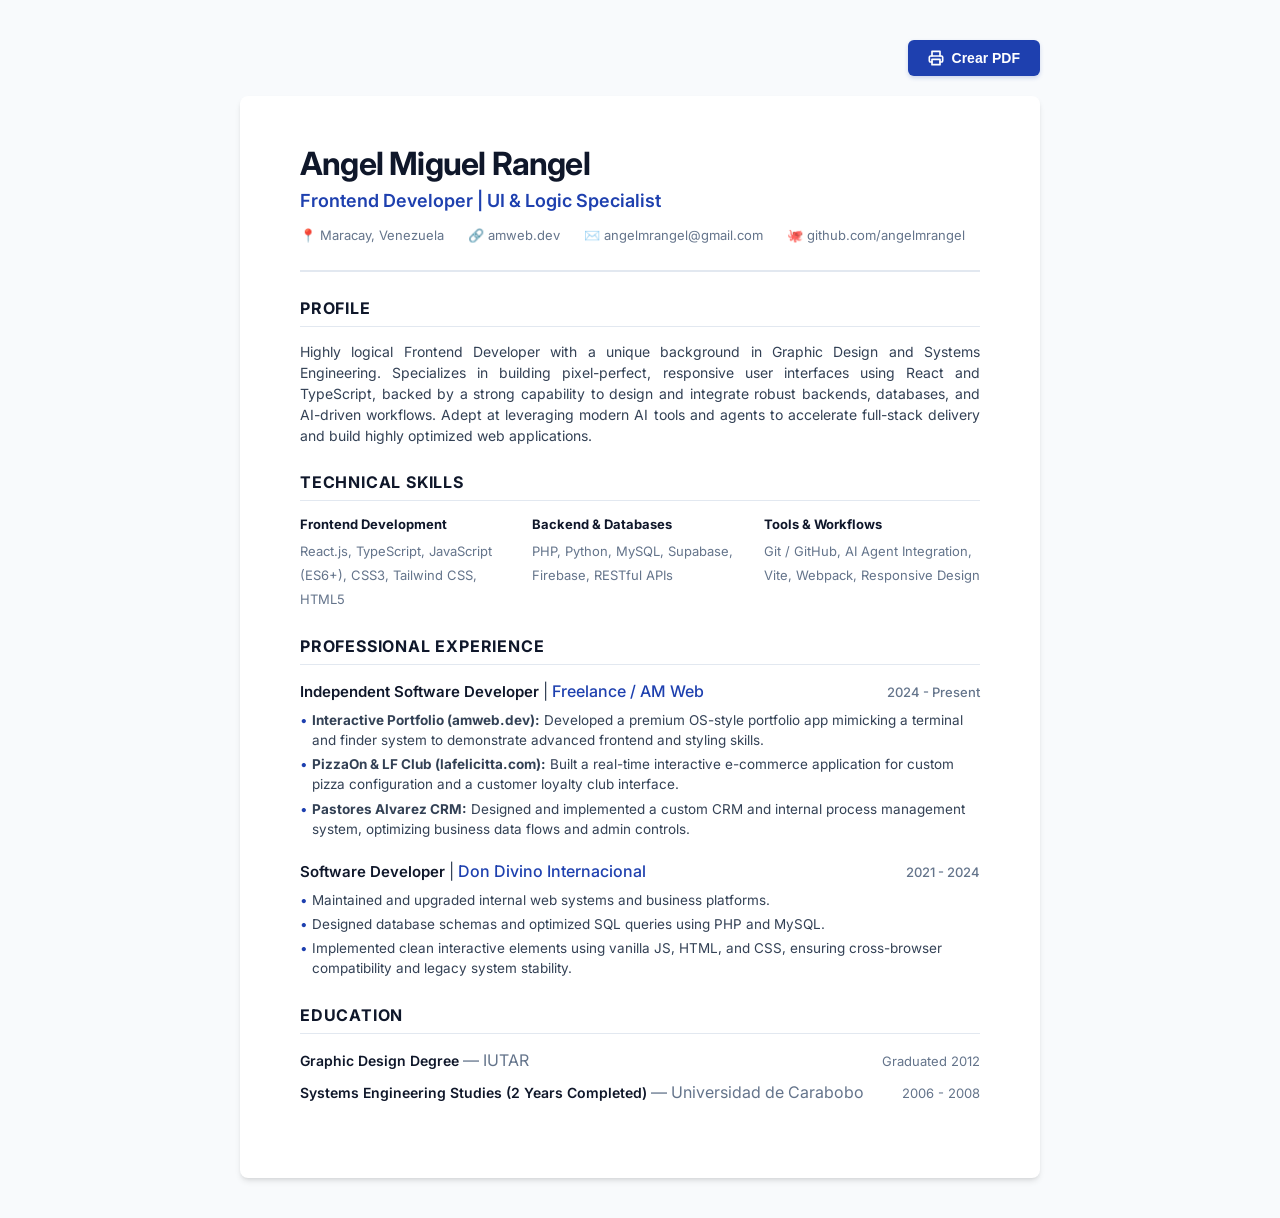
==== cv.html @ 56ac3645 "First commit" ====
<!DOCTYPE html>
<html lang="es">
<head>
    <meta charset="UTF-8">
    <meta name="viewport" content="width=device-width, initial-scale=1.0">
    <title>CV — Angel Miguel Rangel</title>
    <link rel="preconnect" href="https://fonts.googleapis.com">
    <link rel="preconnect" href="https://fonts.gstatic.com" crossorigin>
    <link href="https://fonts.googleapis.com/css2?family=Inter:wght@300;400;500;600;700&display=swap" rel="stylesheet">
    <style>
        :root {
            --primary: #0f172a;
            --text-main: #334155;
            --text-muted: #64748b;
            --accent: #1e40af;
            --border: #e2e8f0;
            --bg-body: #f8fafc;
        }

        * {
            box-sizing: border-box;
            margin: 0;
            padding: 0;
        }

        body {
            font-family: 'Inter', sans-serif;
            background-color: var(--bg-body);
            color: var(--text-main);
            line-height: 1.5;
            padding: 40px 20px;
        }

        .cv-container {
            max-width: 800px;
            margin: 0 auto;
            background: #ffffff;
            padding: 50px 60px;
            border-radius: 8px;
            box-shadow: 0 4px 6px -1px rgb(0 0 0 / 0.1), 0 2px 4px -2px rgb(0 0 0 / 0.1);
            position: relative;
        }

        /* Botón Flotante para Generar PDF */
        .btn-print-container {
            max-width: 800px;
            margin: 0 auto 20px auto;
            display: flex;
            justify-content: flex-end;
        }

        .btn-print {
            background-color: var(--accent);
            color: #ffffff;
            border: none;
            padding: 10px 20px;
            border-radius: 6px;
            font-size: 14px;
            font-weight: 600;
            cursor: pointer;
            display: inline-flex;
            align-items: center;
            gap: 8px;
            box-shadow: 0 2px 4px rgba(30, 64, 175, 0.2);
            transition: background-color 0.2s;
        }

        .btn-print:hover {
            background-color: #1e3a8a;
        }

        /* Cabecera */
        header {
            border-bottom: 2px solid var(--border);
            padding-bottom: 24px;
            margin-bottom: 24px;
        }

        h1 {
            color: var(--primary);
            font-size: 32px;
            font-weight: 700;
            letter-spacing: -0.025em;
            line-height: 1.1;
            margin-bottom: 6px;
        }

        .title-subtitle {
            color: var(--accent);
            font-size: 18px;
            font-weight: 600;
            margin-bottom: 12px;
        }

        .contact-info {
            display: flex;
            flex-wrap: wrap;
            gap: 12px 24px;
            font-size: 13px;
            color: var(--text-muted);
        }

        .contact-info a {
            color: var(--text-muted);
            text-decoration: none;
            transition: color 0.2s;
        }

        .contact-info a:hover {
            color: var(--accent);
        }

        /* Secciones */
        section {
            margin-bottom: 24px;
        }

        h2 {
            font-size: 16px;
            text-transform: uppercase;
            letter-spacing: 0.05em;
            color: var(--primary);
            border-bottom: 1px solid var(--border);
            padding-bottom: 6px;
            margin-bottom: 14px;
            font-weight: 700;
        }

        p.profile-text {
            font-size: 14px;
            color: var(--text-main);
            text-align: justify;
        }

        /* Habilidades */
        .skills-grid {
            display: grid;
            grid-template-columns: repeat(auto-fit, minmax(200px, 1fr));
            gap: 16px;
        }

        .skills-category strong {
            display: block;
            font-size: 13px;
            color: var(--primary);
            margin-bottom: 4px;
        }

        .skills-category span {
            font-size: 13px;
            color: var(--text-muted);
        }

        /* Experiencia & Proyectos */
        .job-item {
            margin-bottom: 20px;
        }

        .job-item:last-child {
            margin-bottom: 0;
        }

        .job-header {
            display: flex;
            justify-content: space-between;
            align-items: baseline;
            margin-bottom: 6px;
        }

        .job-title {
            font-size: 15px;
            font-weight: 600;
            color: var(--primary);
        }

        .job-company {
            color: var(--accent);
            font-weight: 500;
        }

        .job-date {
            font-size: 13px;
            color: var(--text-muted);
            font-weight: 500;
        }

        .job-details {
            list-style-type: none;
            padding-left: 0;
        }

        .job-details li {
            font-size: 13.5px;
            color: var(--text-main);
            margin-bottom: 4px;
            position: relative;
            padding-left: 12px;
        }

        .job-details li::before {
            content: "•";
            position: absolute;
            left: 0;
            color: var(--accent);
        }

        /* Educación */
        .edu-item {
            display: flex;
            justify-content: space-between;
            align-items: baseline;
            margin-bottom: 8px;
        }

        .edu-title {
            font-size: 14px;
            font-weight: 600;
            color: var(--primary);
        }

        .edu-institution {
            color: var(--text-muted);
            font-weight: 400;
        }

        .edu-date {
            font-size: 13px;
            color: var(--text-muted);
        }

        /* --- ESTILOS EXCLUSIVOS PARA IMPRESIÓN --- */
        @media print {
            body {
                background-color: #ffffff;
                color: #000000;
                padding: 0;
            }

            .cv-container {
                box-shadow: none;
                padding: 0;
                max-width: 100%;
            }

            .btn-print-container {
                display: none !important;
            }

            /* Forzar salto de página si fuera necesario */
            section {
                page-break-inside: avoid;
            }
        }
    </style>
</head>
<body>

    <!-- Contenedor del Botón de Impresión -->
    <div class="btn-print-container">
        <button class="btn-print" onclick="window.print()">
            <svg xmlns="http://www.w3.org/2000/svg" width="16" height="16" viewBox="0 0 24 24" fill="none" stroke="currentColor" stroke-width="2.5" stroke-linecap="round" stroke-linejoin="round"><polyline points="6 9 6 2 18 2 18 9"></polyline><path d="M6 18H4a2 2 0 0 1-2-2v-5a2 2 0 0 1 2-2h16a2 2 0 0 1 2 2v5a2 2 0 0 1-2 2h-2"></path><rect x="6" y="14" width="12" height="8"></rect></svg>
            Crear PDF
        </button>
    </div>

    <!-- Contenedor del CV -->
    <div class="cv-container">
        <header>
            <h1>Angel Miguel Rangel</h1>
            <div class="title-subtitle">Frontend Developer | UI & Logic Specialist</div>
            <div class="contact-info">
                <span>📍 Maracay, Venezuela</span>
                <span>🔗 <a href="https://amweb.dev" target="_blank">amweb.dev</a></span>
                <span>✉️ <a href="mailto:angelmrangel@gmail.com">angelmrangel@gmail.com</a></span>
                <span>🐙 <a href="https://github.com/angelmrangel" target="_blank">github.com/angelmrangel</a></span>
            </div>
        </header>

        <section id="profile">
            <h2>Profile</h2>
            <p class="profile-text">
                Highly logical Frontend Developer with a unique background in Graphic Design and Systems Engineering. Specializes in building pixel-perfect, responsive user interfaces using React and TypeScript, backed by a strong capability to design and integrate robust backends, databases, and AI-driven workflows. Adept at leveraging modern AI tools and agents to accelerate full-stack delivery and build highly optimized web applications.
            </p>
        </section>

        <section id="skills">
            <h2>Technical Skills</h2>
            <div class="skills-grid">
                <div class="skills-category">
                    <strong>Frontend Development</strong>
                    <span>React.js, TypeScript, JavaScript (ES6+), CSS3, Tailwind CSS, HTML5</span>
                </div>
                <div class="skills-category">
                    <strong>Backend & Databases</strong>
                    <span>PHP, Python, MySQL, Supabase, Firebase, RESTful APIs</span>
                </div>
                <div class="skills-category">
                    <strong>Tools & Workflows</strong>
                    <span>Git / GitHub, AI Agent Integration, Vite, Webpack, Responsive Design</span>
                </div>
            </div>
        </section>

        <section id="experience">
            <h2>Professional Experience</h2>

            <div class="job-item">
                <div class="job-header">
                    <div>
                        <span class="job-title">Independent Software Developer</span> | 
                        <span class="job-company">Freelance / AM Web</span>
                    </div>
                    <span class="job-date">2024 - Present</span>
                </div>
                <ul class="job-details">
                    <li><strong>Interactive Portfolio (amweb.dev):</strong> Developed a premium OS-style portfolio app mimicking a terminal and finder system to demonstrate advanced frontend and styling skills.</li>
                    <li><strong>PizzaOn & LF Club (lafelicitta.com):</strong> Built a real-time interactive e-commerce application for custom pizza configuration and a customer loyalty club interface.</li>
                    <li><strong>Pastores Alvarez CRM:</strong> Designed and implemented a custom CRM and internal process management system, optimizing business data flows and admin controls.</li>
                </ul>
            </div>

            <div class="job-item">
                <div class="job-header">
                    <div>
                        <span class="job-title">Software Developer</span> | 
                        <span class="job-company">Don Divino Internacional</span>
                    </div>
                    <span class="job-date">2021 - 2024</span>
                </div>
                <ul class="job-details">
                    <li>Maintained and upgraded internal web systems and business platforms.</li>
                    <li>Designed database schemas and optimized SQL queries using PHP and MySQL.</li>
                    <li>Implemented clean interactive elements using vanilla JS, HTML, and CSS, ensuring cross-browser compatibility and legacy system stability.</li>
                </ul>
            </div>
        </section>

        <section id="education">
            <h2>Education</h2>
            <div class="edu-item">
                <div>
                    <span class="edu-title">Graphic Design Degree</span>
                    <span class="edu-institution">— IUTAR</span>
                </div>
                <span class="edu-date">Graduated 2012</span>
            </div>
            <div class="edu-item">
                <div>
                    <span class="edu-title">Systems Engineering Studies (2 Years Completed)</span>
                    <span class="edu-institution">— Universidad de Carabobo</span>
                </div>
                <span class="edu-date">2006 - 2008</span>
            </div>
        </section>
    </div>

</body>
</html>
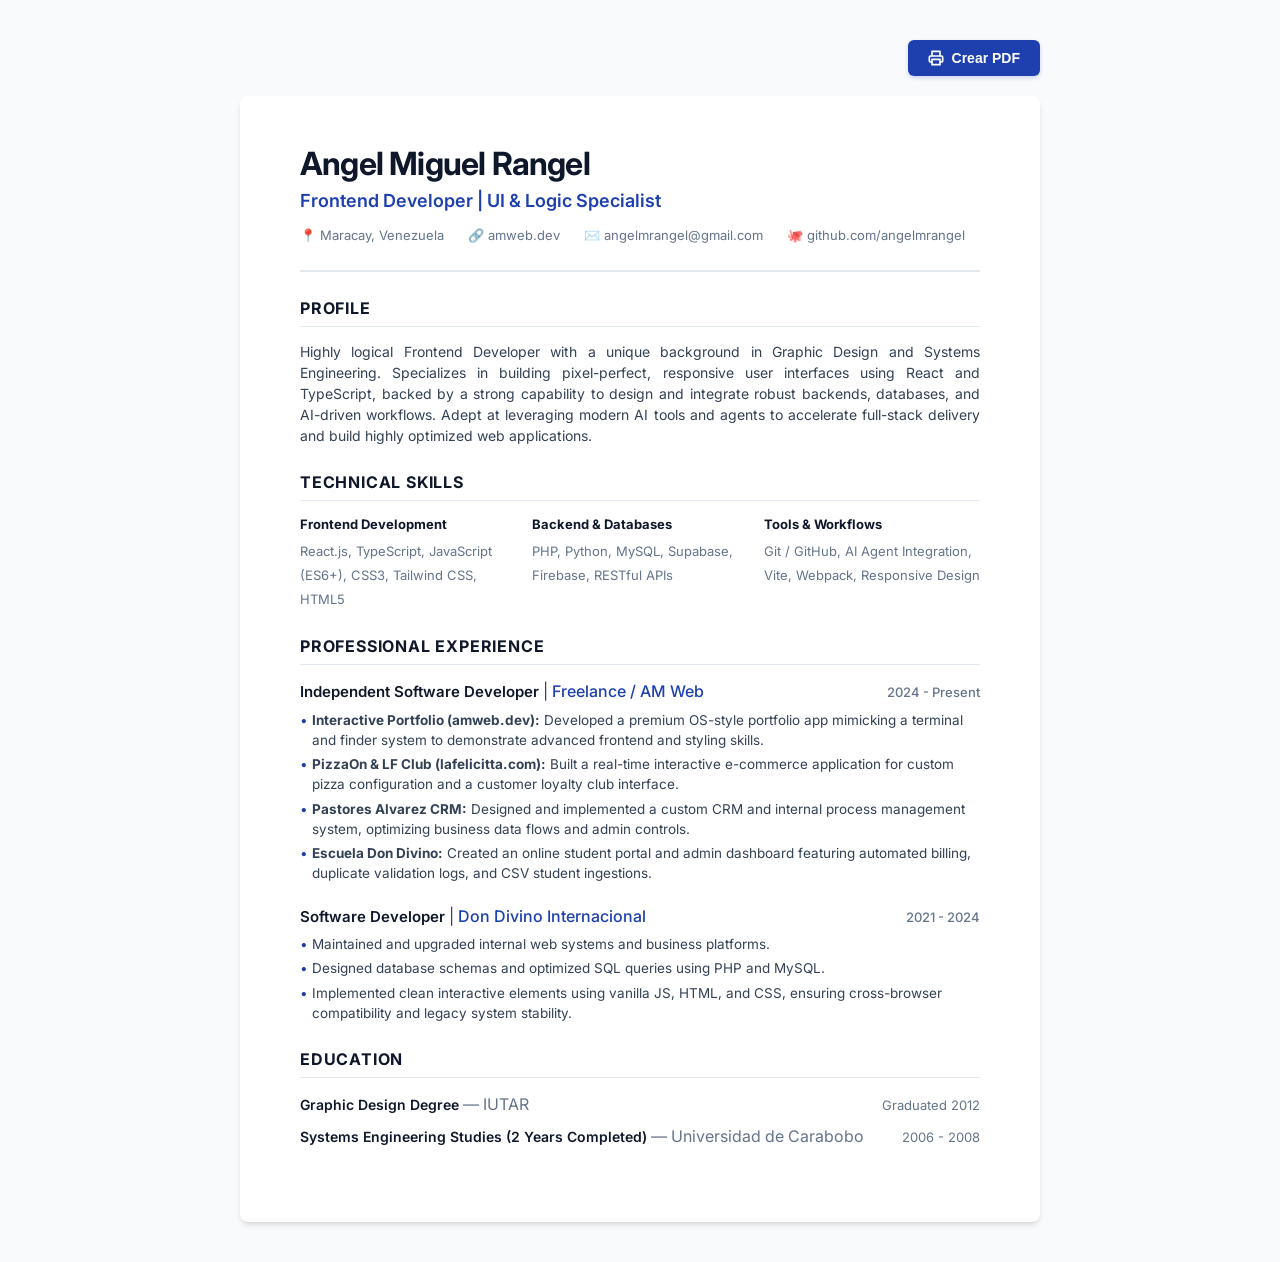
==== commit 8831faee: "Add Escuela Don Divino to CV" ====
--- a/cv.html
+++ b/cv.html
@@ -316,6 +316,7 @@
                     <li><strong>Interactive Portfolio (amweb.dev):</strong> Developed a premium OS-style portfolio app mimicking a terminal and finder system to demonstrate advanced frontend and styling skills.</li>
                     <li><strong>PizzaOn & LF Club (lafelicitta.com):</strong> Built a real-time interactive e-commerce application for custom pizza configuration and a customer loyalty club interface.</li>
                     <li><strong>Pastores Alvarez CRM:</strong> Designed and implemented a custom CRM and internal process management system, optimizing business data flows and admin controls.</li>
+                    <li><strong>Escuela Don Divino:</strong> Created an online student portal and admin dashboard featuring automated billing, duplicate validation logs, and CSV student ingestions.</li>
                 </ul>
             </div>
 
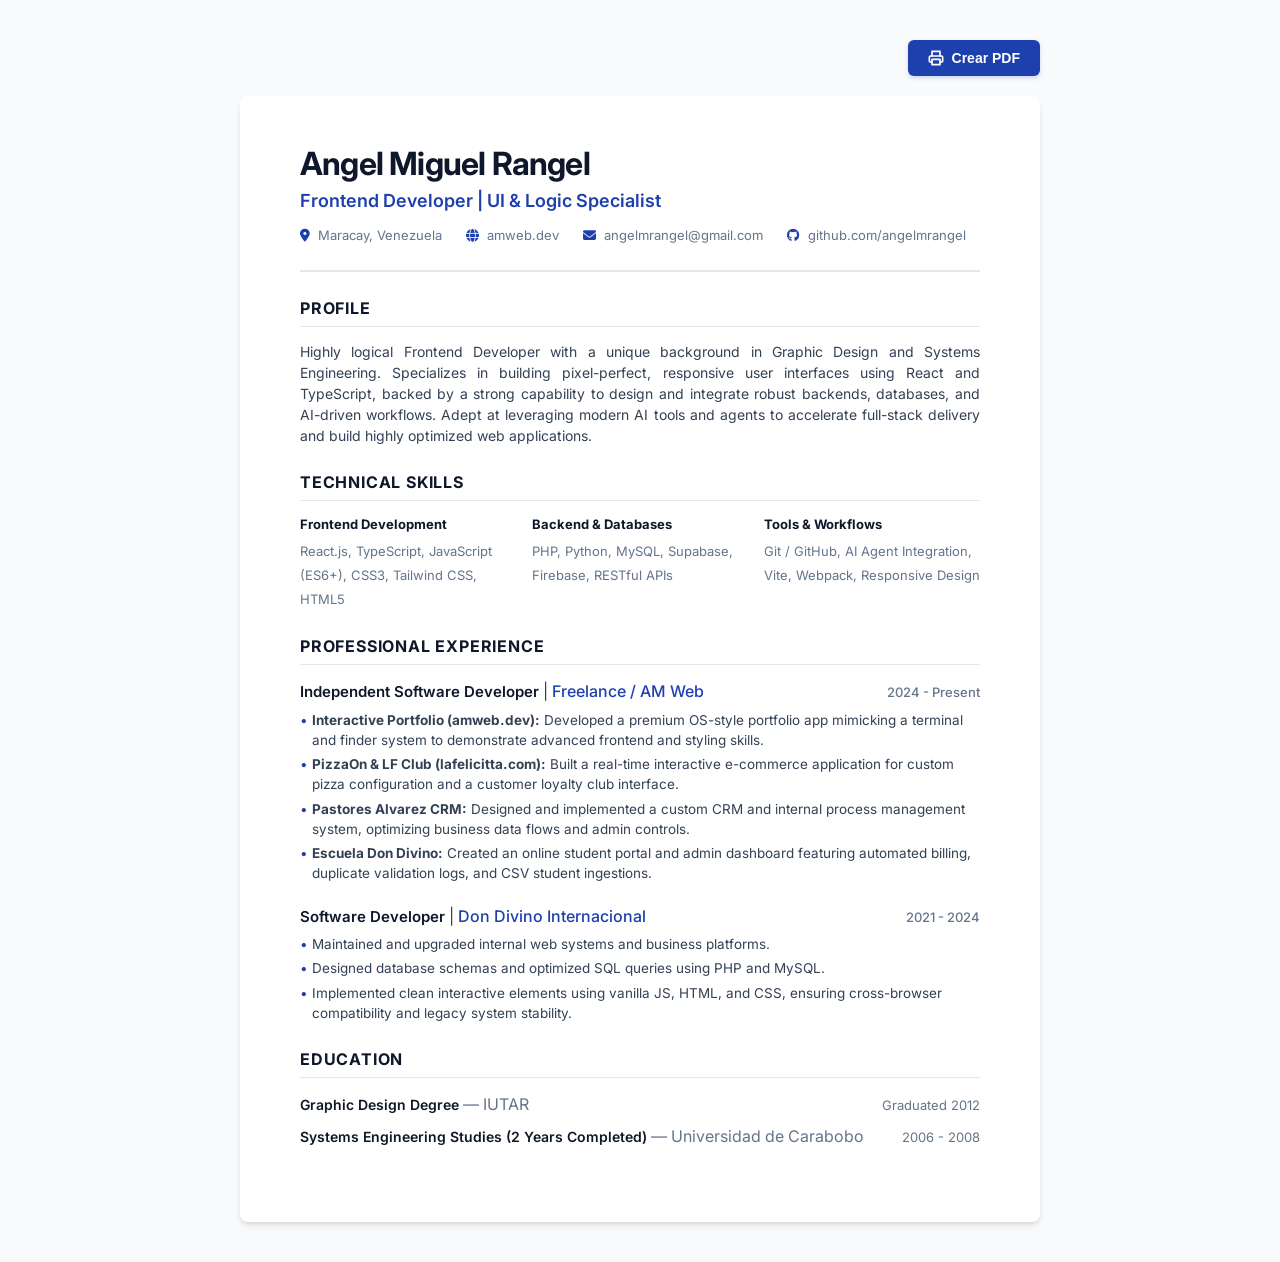
==== commit fc9b59b1: "Replace emojis with Font Awesome icons" ====
--- a/cv.html
+++ b/cv.html
@@ -7,6 +7,7 @@
     <link rel="preconnect" href="https://fonts.googleapis.com">
     <link rel="preconnect" href="https://fonts.gstatic.com" crossorigin>
     <link href="https://fonts.googleapis.com/css2?family=Inter:wght@300;400;500;600;700&display=swap" rel="stylesheet">
+    <link rel="stylesheet" href="https://cdnjs.cloudflare.com/ajax/libs/font-awesome/6.4.0/css/all.min.css">
     <style>
         :root {
             --primary: #0f172a;
@@ -269,10 +270,10 @@
             <h1>Angel Miguel Rangel</h1>
             <div class="title-subtitle">Frontend Developer | UI & Logic Specialist</div>
             <div class="contact-info">
-                <span>📍 Maracay, Venezuela</span>
-                <span>🔗 <a href="https://amweb.dev" target="_blank">amweb.dev</a></span>
-                <span>✉️ <a href="mailto:angelmrangel@gmail.com">angelmrangel@gmail.com</a></span>
-                <span>🐙 <a href="https://github.com/angelmrangel" target="_blank">github.com/angelmrangel</a></span>
+                <span><i class="fa-solid fa-location-dot" style="margin-right: 4px; color: var(--accent);"></i> Maracay, Venezuela</span>
+                <span><i class="fa-solid fa-globe" style="margin-right: 4px; color: var(--accent);"></i> <a href="https://amweb.dev" target="_blank">amweb.dev</a></span>
+                <span><i class="fa-solid fa-envelope" style="margin-right: 4px; color: var(--accent);"></i> <a href="mailto:angelmrangel@gmail.com">angelmrangel@gmail.com</a></span>
+                <span><i class="fa-brands fa-github" style="margin-right: 4px; color: var(--accent);"></i> <a href="https://github.com/angelmrangel" target="_blank">github.com/angelmrangel</a></span>
             </div>
         </header>
 
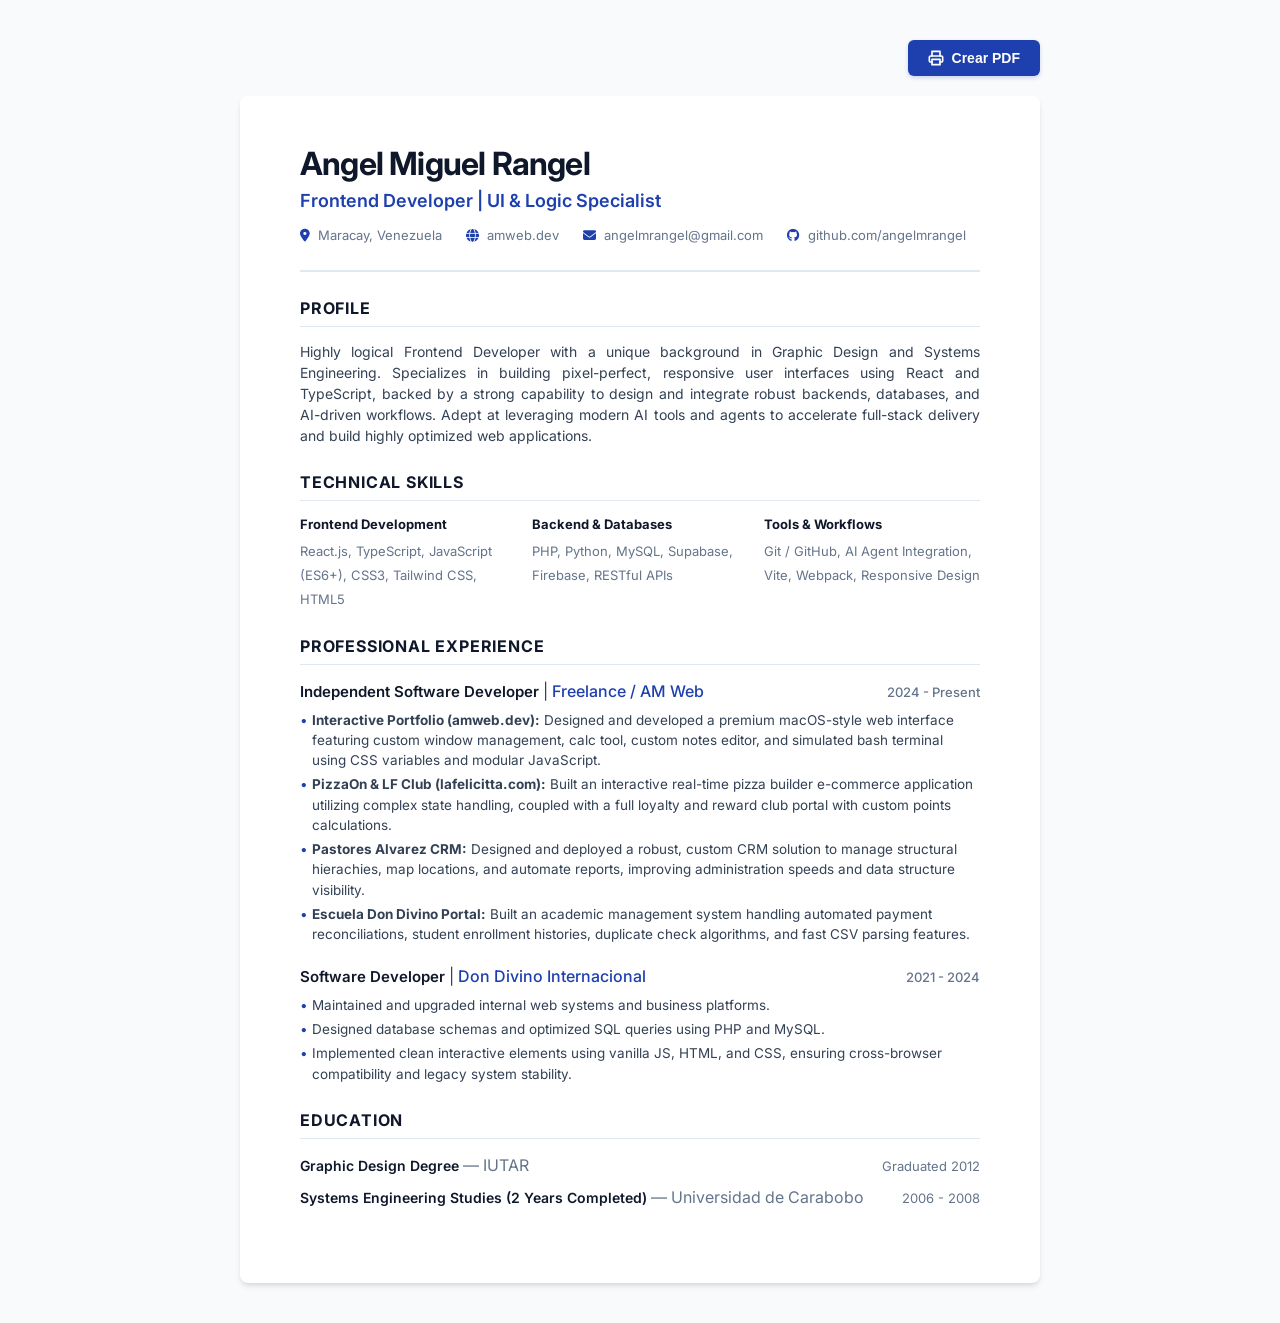
==== commit 8cc6bde6: "Expand project technical descriptions in CV" ====
--- a/cv.html
+++ b/cv.html
@@ -314,10 +314,10 @@
                     <span class="job-date">2024 - Present</span>
                 </div>
                 <ul class="job-details">
-                    <li><strong>Interactive Portfolio (amweb.dev):</strong> Developed a premium OS-style portfolio app mimicking a terminal and finder system to demonstrate advanced frontend and styling skills.</li>
-                    <li><strong>PizzaOn & LF Club (lafelicitta.com):</strong> Built a real-time interactive e-commerce application for custom pizza configuration and a customer loyalty club interface.</li>
-                    <li><strong>Pastores Alvarez CRM:</strong> Designed and implemented a custom CRM and internal process management system, optimizing business data flows and admin controls.</li>
-                    <li><strong>Escuela Don Divino:</strong> Created an online student portal and admin dashboard featuring automated billing, duplicate validation logs, and CSV student ingestions.</li>
+                    <li><strong>Interactive Portfolio (amweb.dev):</strong> Designed and developed a premium macOS-style web interface featuring custom window management, calc tool, custom notes editor, and simulated bash terminal using CSS variables and modular JavaScript.</li>
+                    <li><strong>PizzaOn & LF Club (lafelicitta.com):</strong> Built an interactive real-time pizza builder e-commerce application utilizing complex state handling, coupled with a full loyalty and reward club portal with custom points calculations.</li>
+                    <li><strong>Pastores Alvarez CRM:</strong> Designed and deployed a robust, custom CRM solution to manage structural hierachies, map locations, and automate reports, improving administration speeds and data structure visibility.</li>
+                    <li><strong>Escuela Don Divino Portal:</strong> Built an academic management system handling automated payment reconciliations, student enrollment histories, duplicate check algorithms, and fast CSV parsing features.</li>
                 </ul>
             </div>
 
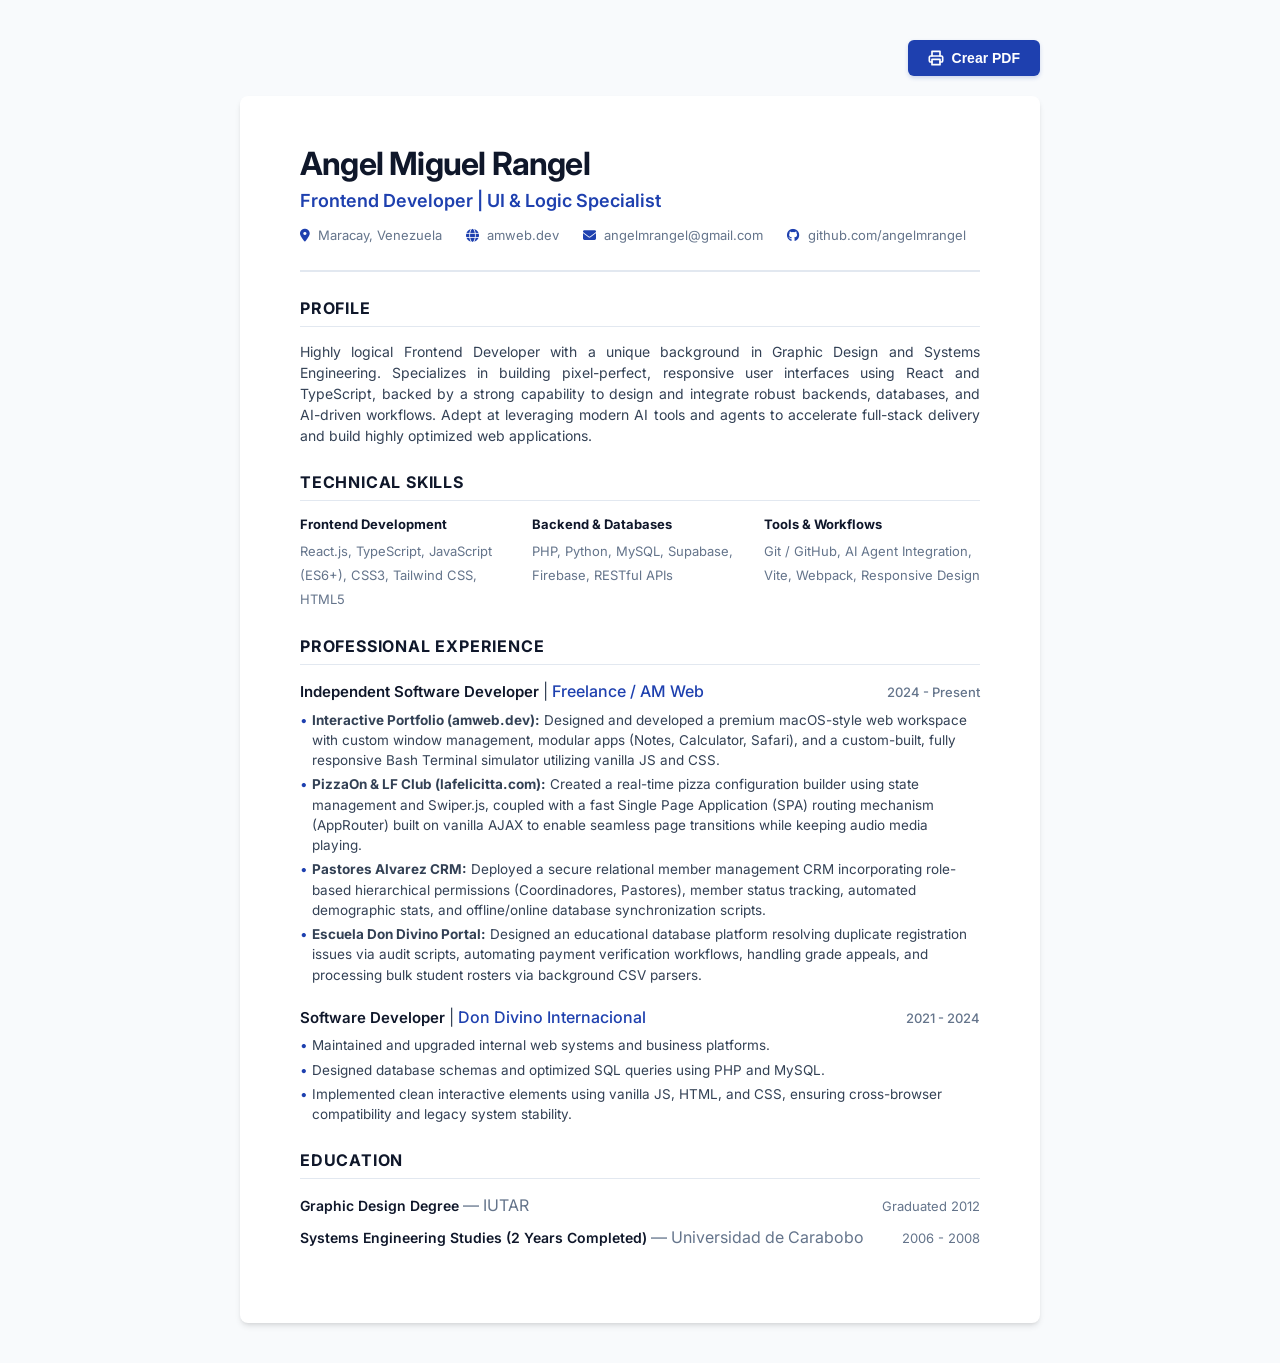
==== commit e8eac2fa: "Refine technical descriptions based on source code analysis" ====
--- a/cv.html
+++ b/cv.html
@@ -314,10 +314,10 @@
                     <span class="job-date">2024 - Present</span>
                 </div>
                 <ul class="job-details">
-                    <li><strong>Interactive Portfolio (amweb.dev):</strong> Designed and developed a premium macOS-style web interface featuring custom window management, calc tool, custom notes editor, and simulated bash terminal using CSS variables and modular JavaScript.</li>
-                    <li><strong>PizzaOn & LF Club (lafelicitta.com):</strong> Built an interactive real-time pizza builder e-commerce application utilizing complex state handling, coupled with a full loyalty and reward club portal with custom points calculations.</li>
-                    <li><strong>Pastores Alvarez CRM:</strong> Designed and deployed a robust, custom CRM solution to manage structural hierachies, map locations, and automate reports, improving administration speeds and data structure visibility.</li>
-                    <li><strong>Escuela Don Divino Portal:</strong> Built an academic management system handling automated payment reconciliations, student enrollment histories, duplicate check algorithms, and fast CSV parsing features.</li>
+                    <li><strong>Interactive Portfolio (amweb.dev):</strong> Designed and developed a premium macOS-style web workspace with custom window management, modular apps (Notes, Calculator, Safari), and a custom-built, fully responsive Bash Terminal simulator utilizing vanilla JS and CSS.</li>
+                    <li><strong>PizzaOn & LF Club (lafelicitta.com):</strong> Created a real-time pizza configuration builder using state management and Swiper.js, coupled with a fast Single Page Application (SPA) routing mechanism (AppRouter) built on vanilla AJAX to enable seamless page transitions while keeping audio media playing.</li>
+                    <li><strong>Pastores Alvarez CRM:</strong> Deployed a secure relational member management CRM incorporating role-based hierarchical permissions (Coordinadores, Pastores), member status tracking, automated demographic stats, and offline/online database synchronization scripts.</li>
+                    <li><strong>Escuela Don Divino Portal:</strong> Designed an educational database platform resolving duplicate registration issues via audit scripts, automating payment verification workflows, handling grade appeals, and processing bulk student rosters via background CSV parsers.</li>
                 </ul>
             </div>
 
